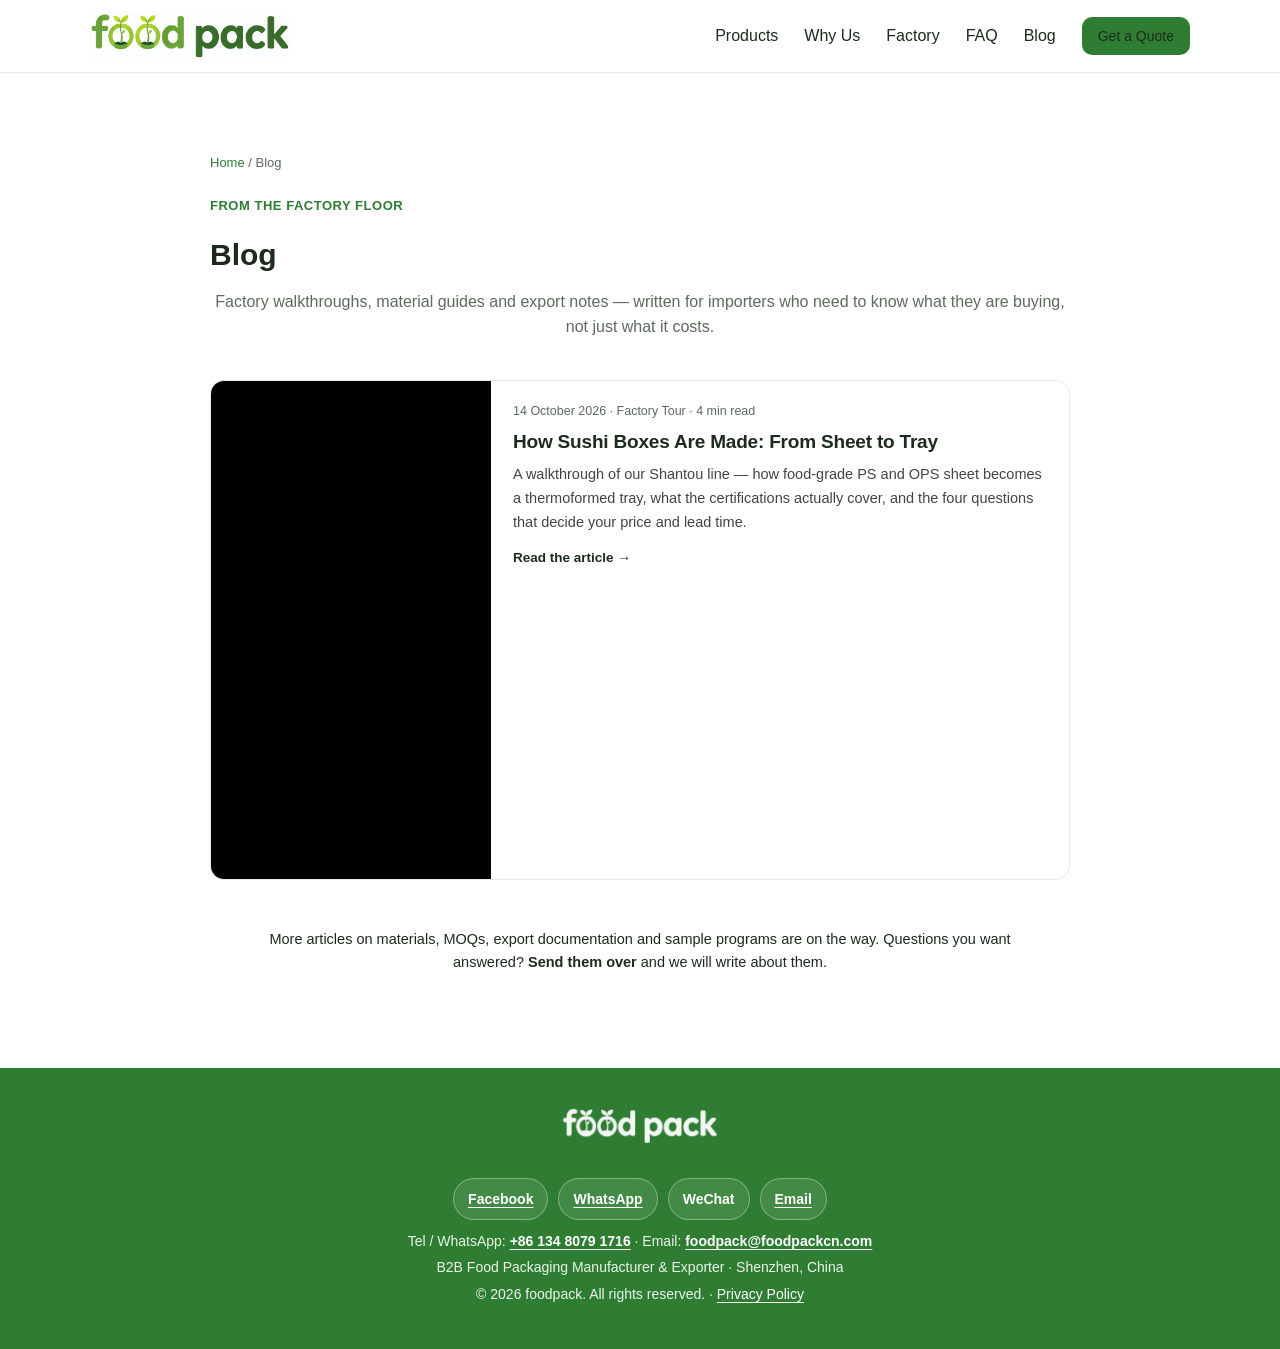
==== blog/index.html @ fbc8623a "audit fixes: American spelling, WebP + compressed assets, privacy policy, form target market, produc" ====
<!DOCTYPE html>
<html lang="en">
<head>
  <meta charset="UTF-8">
  <meta name="viewport" content="width=device-width, initial-scale=1.0">
  <title>Blog — foodpack | Sushi Box Manufacturing, Materials &amp; Export Notes</title>
  <meta name="description" content="Factory walkthroughs, material guides and export notes from a B2B sushi box and lunch box manufacturer in Shenzhen and Shantou, China.">
  <link rel="canonical" href="https://foodpackcn.com/blog/">
  <meta property="og:type" content="website">
  <meta property="og:title" content="Blog — foodpack">
  <meta property="og:description" content="Factory walkthroughs, material guides and export notes from a B2B food packaging manufacturer in China.">
  <meta property="og:url" content="https://foodpackcn.com/blog/">
  <meta property="og:image" content="https://foodpackcn.com/assets/video/factory-line-1014-poster.jpg">
  <meta name="twitter:card" content="summary_large_image">
  <link rel="icon" type="image/svg+xml" href="../assets/favicon.svg?v=3">
  <link rel="icon" type="image/png" sizes="32x32" href="/assets/icons/icon-32.png">
  <link rel="icon" type="image/png" sizes="16x16" href="/assets/icons/icon-16.png">
  <link rel="apple-touch-icon" sizes="180x180" href="/assets/icons/apple-touch-icon.png">
  <link rel="manifest" href="/site.webmanifest">
  <meta name="theme-color" content="#2E7D32">
  <link rel="stylesheet" href="../css/styles.css?v=4">
  <style>
    .blog-list{max-width:900px}
    .post-card{display:grid;grid-template-columns:280px 1fr;gap:22px;background:#fff;border:1px solid var(--line);border-radius:var(--radius);overflow:hidden;margin:18px 0;text-decoration:none;color:inherit;transition:border-color .2s,box-shadow .2s}
    .post-card:hover{border-color:var(--green);box-shadow:var(--shadow)}
    .post-card-ph{position:relative;background:#000;min-height:180px}
    .post-card-ph img{width:100%;height:100%;object-fit:cover;display:block}
    .post-card-body{padding:20px 22px 20px 0}
    .post-card h2{font-size:19px;margin:0 0 8px;font-weight:800;letter-spacing:-.01em;line-height:1.35}
    .post-card .meta{color:var(--muted);font-size:12.5px;margin-bottom:8px}
    .post-card p{color:#444;font-size:14.5px;line-height:1.65;margin:0}
    .post-card .more{display:inline-block;margin-top:12px;color:var(--green-dark);font-weight:700;font-size:13.5px}
    .blog-soon{background:var(--green-soft);border:1px dashed var(--green-line);border-radius:var(--radius);padding:22px 24px;margin-top:26px;text-align:center}
    .blog-soon p{margin:0;color:var(--green-dark);font-size:14.5px}
    @media(max-width:720px){.post-card{grid-template-columns:1fr}.post-card-ph{min-height:0;aspect-ratio:16/9}.post-card-body{padding:18px 20px 22px}}
  </style>
</head>
<body>
  <header class="site-header">
    <div class="container nav">
      <a class="brand" href="../index.html" tabindex="0" role="link">
        <img src="../assets/logo-wordmark-trim.png" alt="foodpack" class="brand-logo">
      </a>
      <div class="nav-right">
        <nav class="nav-links" aria-label="Main">
          <a href="../index.html#products">Products</a>
          <a href="../index.html#why">Why Us</a>
          <a href="../index.html#about">Factory</a>
          <a href="../index.html#faq">FAQ</a>
          <a href="index.html">Blog</a>
          <a href="../index.html#contact" class="btn btn-small">Get a Quote</a>
        </nav>
      </div>
      <button class="nav-toggle" id="navToggle" aria-label="Menu" aria-expanded="false">☰</button>
    </div>
  </header>

  <section class="section">
    <div class="container blog-list">
      <nav class="breadcrumb" aria-label="Breadcrumb">
        <a href="../index.html">Home</a> / <span>Blog</span>
      </nav>
      <p class="eyebrow">From the factory floor</p>
      <h1 class="section-title left">Blog</h1>
      <p class="section-sub left">Factory walkthroughs, material guides and export notes — written for importers who need to know what they are buying, not just what it costs.</p>

      <a class="post-card" href="how-sushi-boxes-are-made.html">
        <div class="post-card-ph">
          <img src="../assets/video/factory-line-1014-poster.jpg" alt="Thermoforming line producing sushi trays at the foodpack factory" loading="lazy" width="1080" height="1920">
        </div>
        <div class="post-card-body">
          <p class="meta">14 October 2026 · Factory Tour · 4 min read</p>
          <h2>How Sushi Boxes Are Made: From Sheet to Tray</h2>
          <p>A walkthrough of our Shantou line — how food-grade PS and OPS sheet becomes a thermoformed tray, what the certifications actually cover, and the four questions that decide your price and lead time.</p>
          <span class="more">Read the article &rarr;</span>
        </div>
      </a>

      <div class="blog-soon">
        <p>More articles on materials, MOQs, export documentation and sample programs are on the way. Questions you want answered? <a href="../index.html#contact" style="color:var(--green-dark);font-weight:700">Send them over</a> and we will write about them.</p>
      </div>
    </div>
  </section>

  <footer class="site-footer">
    <div class="container footer-inner">
      <img src="../assets/logo-wordmark-alpha.png" alt="foodpack" class="footer-logo">
      <div class="social-row footer-social" aria-label="Contact channels">
        <a class="social-item" href="https://www.facebook.com/" target="_blank" rel="noopener" aria-label="foodpack on Facebook"><span>Facebook</span></a>
        <a class="social-item" href="https://wa.me/8613480171716" target="_blank" rel="noopener" aria-label="Chat on WhatsApp"><span>WhatsApp</span></a>
        <button type="button" class="social-item wechat" aria-label="WeChat contact — show QR code" data-wechat-open><span>WeChat</span></button>
        <a class="social-item" href="mailto:foodpack@foodpackcn.com" aria-label="Send us an email"><span>Email</span></a>
      </div>
      <p class="footer-contact">Tel / WhatsApp: <a href="https://wa.me/8613480171716">+86 134 8079 1716</a> · Email: <a href="mailto:foodpack@foodpackcn.com">foodpack@foodpackcn.com</a></p>
      <p>B2B Food Packaging Manufacturer &amp; Exporter · Shenzhen, China</p>
      <p class="copyright">© <span id="year"></span> foodpack. All rights reserved. · <a href="../privacy.html">Privacy Policy</a></p>
    </div>
  </footer>

  <div class="wechat-modal" id="wechatModal" role="dialog" aria-modal="true" aria-label="WeChat contact" hidden>
    <div class="wechat-modal-backdrop" data-wechat-close></div>
    <div class="wechat-modal-card">
      <button type="button" class="wechat-modal-x" aria-label="Close" data-wechat-close>&times;</button>
      <h3>Chat on WeChat</h3>
      <img src="../assets/wechat-qr.png" alt="WeChat QR code — scan to add foodpack" width="260" height="260">
      <p class="wechat-modal-hint">Scan with WeChat to add us, or search by ID</p>
      <div class="wechat-id-row">
        <code id="wechatId">wxid_8398574091012</code>
        <button type="button" id="wechatCopy" aria-label="Copy WeChat ID">Copy</button>
      </div>
    </div>
  </div>

  <script type="application/ld+json">
  {
    "@context": "https://schema.org",
    "@type": "Blog",
    "name": "foodpack Blog",
    "description": "Factory walkthroughs, material guides and export notes from a B2B food packaging manufacturer in China.",
    "url": "https://foodpackcn.com/blog/",
    "publisher": {"@type": "Organization", "name": "foodpack"},
    "blogPost": [
      {
        "@type": "BlogPosting",
        "headline": "How Sushi Boxes Are Made: From Sheet to Tray",
        "url": "https://foodpackcn.com/blog/how-sushi-boxes-are-made.html",
        "datePublished": "2026-10-14"
      }
    ]
  }
  </script>
  <script src="../js/main.js?v=4"></script>
</body>
</html>
---- css/styles.css ----
:root{
  --green:#2E7D32;
  --green-light:#3FA34D;
  --green-bright:#7AC74A;
  --leaf:#A8D95B;
  --ink:#1c2b1c;
  --muted:#5d6b5d;
  --bg:#ffffff;
  --bg-alt:#f3f8f1;
  --line:#e2ece0;
  --radius:14px;
  --shadow:0 6px 20px rgba(46,125,50,.08);
  --maxw:1140px;
}
*{box-sizing:border-box;margin:0;padding:0}
html{scroll-behavior:smooth}
body{font-family:"Segoe UI",Roboto,"Helvetica Neue",Arial,"Microsoft YaHei",sans-serif;color:var(--ink);background:var(--bg);line-height:1.6}
a{color:inherit;text-decoration:none}
.container{max-width:var(--maxw);margin:0 auto;padding:0 20px}
.btn{display:inline-block;background:var(--green);color:#fff;padding:12px 22px;border-radius:10px;font-weight:600;transition:.2s}
.btn:hover{background:var(--green-light)}
.btn-ghost{background:transparent;color:var(--green);border:2px solid var(--green)}
.btn-ghost:hover{background:var(--bg-alt)}
.btn-small{padding:8px 16px;font-size:14px}

/* Header */
.site-header{position:sticky;top:0;z-index:50;background:rgba(255,255,255,.92);backdrop-filter:blur(8px);border-bottom:1px solid var(--line)}
.nav{display:flex;align-items:center;justify-content:space-between;height:72px}
.brand-logo{height:46px;display:block;width:auto}
.nav-links{display:flex;align-items:center;gap:26px}
.nav-links a{color:var(--ink);font-weight:500}
.nav-links a:hover{color:var(--green)}
.nav-right{display:flex;align-items:center}
.nav-social{display:flex;align-items:center;gap:8px;margin-right:20px;padding-right:20px;border-right:1px solid var(--line)}
.nav-ic{width:34px;height:34px;border-radius:50%;display:inline-flex;align-items:center;justify-content:center;border:1px solid var(--line);background:#fff;color:var(--green);cursor:pointer;transition:border-color .2s,background .2s,color .2s}
.nav-ic svg{width:16px;height:16px}
a.nav-ic:hover{border-color:var(--green);background:#f4faf4}
.nav-ic-wechat{cursor:pointer;font:inherit;color:inherit}
.nav-toggle{display:none;background:none;border:none;font-size:26px;color:var(--green);cursor:pointer}

/* Hero */
.hero{background:linear-gradient(135deg,#eef7ea 0%,#ffffff 60%);padding:64px 0 72px}
.hero-inner{display:grid;grid-template-columns:1fr 1fr;gap:32px;align-items:center}
.eyebrow{color:var(--green);font-weight:600;letter-spacing:.04em;text-transform:uppercase;font-size:13px;margin-bottom:14px}
.hero h1{font-size:42px;line-height:1.15;margin-bottom:18px}
.lead{color:var(--muted);font-size:17px;max-width:520px;margin-bottom:26px}
.hero-cta{display:flex;gap:14px;flex-wrap:wrap;margin-bottom:34px}
.hero-stats{list-style:none;display:flex;gap:34px;flex-wrap:wrap}
.hero-stats li{display:flex;flex-direction:column}
.hero-stats strong{font-size:22px;color:var(--green)}
.hero-stats span{font-size:13px;color:var(--muted)}
.hero-grid{display:grid;grid-template-columns:1fr 1fr;gap:14px;background:#fff;border:1px solid var(--line);border-radius:18px;box-shadow:0 14px 40px rgba(46,125,50,.14);padding:18px;max-width:460px;margin-left:auto}
.hero-art{text-align:left}
.hero-photo{max-width:100%;margin:0}
.hero-photo img{width:100%;height:auto;display:block;border-radius:14px;box-shadow:0 8px 24px rgba(46,125,50,0.18)}
.hero-photo video{width:100%;height:auto;display:block;border-radius:14px;box-shadow:0 8px 24px rgba(46,125,50,0.18);background:#eef7ea}
.hero-grid figure{margin:0;background:#fff;border:1px solid var(--line);border-radius:12px;overflow:hidden;text-align:center}
.hero-grid img{width:100%;height:128px;object-fit:contain;background:#fff;padding:8px;display:block}
.hero-grid figcaption{font-size:13px;font-weight:600;color:var(--ink);padding:7px 6px 10px;border-top:1px solid var(--line);background:#fafdf7}
.hero-grid .more{display:flex;flex-direction:column;align-items:center;justify-content:center;gap:10px;background:linear-gradient(135deg,var(--green-light),var(--green));color:#fff;font-size:13.5px;font-weight:600;line-height:1.5;padding:12px;border:none;text-align:center}
.hero-grid .more-seedling{width:72px;height:72px;padding:0;background:transparent;object-fit:contain;filter:drop-shadow(0 4px 10px rgba(27,94,32,.35))}
.hero-grid .more-txt{font-size:14px;line-height:1.6}
.hero-grid .more-txt em{display:block;font-style:normal;font-size:13px;opacity:.88;margin-top:4px}

/* Sections */
.section{padding:72px 0}
.section-alt{background:var(--bg-alt)}
.section-title{font-size:30px;text-align:center;margin-bottom:10px}
.section-title.left{text-align:left}
.section-sub{text-align:center;color:var(--muted);margin-bottom:40px}

/* Grids */
.grid{display:grid;gap:24px}
.grid-4{grid-template-columns:repeat(4,1fr)}
.grid-3{grid-template-columns:repeat(3,1fr)}

/* Product cards */
#productGrid{display:flex;flex-wrap:wrap;justify-content:center;gap:24px}
.series-head{flex:0 0 100%;margin-top:38px}
.series-head:first-child{margin-top:4px}
.series-head h3{font-size:22px;margin:0 0 4px;color:var(--ink)}
.series-head h3::after{content:"";display:block;width:46px;height:3px;border-radius:2px;background:var(--green-bright);margin-top:6px}
.series-head span{color:var(--muted);font-size:14px}
.card{flex:0 1 260px;background:#fff;border:1px solid var(--line);border-radius:var(--radius);padding:18px;box-shadow:var(--shadow);transition:.2s;display:flex;flex-direction:column}
.card:hover{transform:translateY(-4px);border-color:var(--green-bright)}
.card-ph{position:relative;height:170px;border-radius:10px;background:linear-gradient(135deg,#eaf6e4,#d6eccd);display:flex;align-items:center;justify-content:center;margin-bottom:14px;overflow:hidden}
.card-ph img{width:100%;height:100%;object-fit:contain;background:#fff}
.card-ico{font-size:54px}
.ph-tag{position:absolute;bottom:8px;left:8px;background:rgba(255,255,255,.85);color:var(--muted);font-size:11px;padding:3px 8px;border-radius:6px}
@media(max-width:900px){.hero-photo{max-width:260px}}
.card h3{font-size:18px;margin-bottom:6px}
.card-spec{display:block;margin-bottom:8px;font-size:13px;line-height:1.45;color:var(--green);font-weight:600}
.card p{color:var(--muted);font-size:14px;flex:1;margin-bottom:12px}
.card-link{color:var(--green);font-weight:600;font-size:14px}

/* Features */
.feature{background:#fff;border-radius:var(--radius);padding:28px;box-shadow:var(--shadow);text-align:center}
.feature-ico{font-size:40px;margin-bottom:12px}
.feature h3{font-size:19px;margin-bottom:10px}
.feature p{color:var(--muted);font-size:15px}

/* About */
.about{display:grid;grid-template-columns:1.1fr .9fr;gap:40px;align-items:center}
.about p{color:var(--muted);margin:14px 0}
.about-card{display:flex;flex-direction:column;gap:18px}
.about-card img{width:100%;border-radius:var(--radius);box-shadow:var(--shadow);display:block}
.video-pair{display:grid;grid-template-columns:1fr 1fr;gap:16px}
.about-card .factory-video{margin:0}
.about-card video{width:100%;height:auto;border-radius:var(--radius);box-shadow:var(--shadow);display:block;background:#0f2a13}
.about-card .factory-video.wide video{aspect-ratio:16 / 9}
.about-card .video-pair video{aspect-ratio:9 / 16;width:100%;max-width:320px;height:auto;margin:0 auto}
.about-card figcaption{margin-top:8px;font-size:13px;color:var(--muted);text-align:center;line-height:1.5}

/* Why-us detail blocks (01 Customization / 02 Quality / 03 Shipping) */
.why-block{margin-top:34px;padding:32px;border-radius:18px;background:#fff;border:1px solid var(--line);box-shadow:var(--shadow)}
.why-block.tint{background:linear-gradient(135deg,#eef7ea 0%,#ffffff 70%);border-color:var(--green-bright)}
.block-head{display:flex;align-items:center;gap:12px;margin-bottom:12px}
.block-num{width:36px;height:36px;flex:none;border-radius:50%;background:var(--green);color:#fff;font-size:14px;font-weight:700;display:flex;align-items:center;justify-content:center;box-shadow:0 3px 10px rgba(46,125,50,.28)}
.block-head h3{font-size:23px;color:var(--ink);margin:0}
.block-lead{color:var(--muted);font-size:15.5px;margin:0 0 4px;max-width:none}
.why-block .about-text p:first-of-type{margin-top:0}
.why-block .about-text{margin:0}
.why-block .about-text .btn{margin-top:18px}

/* Quality reports */
.report-row{display:flex;flex-wrap:wrap;gap:18px;justify-content:center;margin-top:24px}
.report-card{display:flex;align-items:center;gap:14px;background:#fff;border:1px solid var(--line);border-radius:var(--radius);padding:18px 20px;min-width:320px;max-width:480px;flex:1 1 320px;text-decoration:none;color:inherit;box-shadow:var(--shadow);transition:transform .15s ease}
.report-card:hover{transform:translateY(-3px)}
.report-card .rc-ico{font-size:30px}
.report-card .rc-txt{flex:1;line-height:1.45}
.report-card .rc-txt strong{display:block;font-size:15px;color:var(--green-dark, #1B5E20)}
.report-card .rc-txt em{font-style:normal;font-size:13px;color:var(--muted)}
.report-card .rc-btn{flex:none;font-size:13px;font-weight:600;color:var(--green);white-space:nowrap}
.quality-note{text-align:center;font-size:13px;color:var(--muted);margin-top:18px}

/* Shipping photos */
.ship-grid{display:flex;gap:28px;justify-content:center;margin-top:26px;flex-wrap:wrap;align-items:flex-start}
.ship-item{max-width:340px;text-align:center}
.ship-item img{width:100%;height:auto;border-radius:var(--radius);box-shadow:var(--shadow);display:block}
.ship-item figcaption{margin-top:8px;font-size:13px;color:var(--muted);line-height:1.5}

/* Custom image */
.about-card .custom-img{width:100%;border-radius:var(--radius);box-shadow:var(--shadow);display:block}
.about-card .ph{height:300px;border-radius:var(--radius);background:repeating-linear-gradient(45deg,#e7f2e2,#e7f2e2 12px,#dcecd4 12px,#dcecd4 24px);display:flex;align-items:center;justify-content:center;color:var(--muted);border:1px dashed var(--green-bright)}

/* FAQ */
.faq-list{max-width:880px;margin:10px auto 0;display:none;flex-direction:column;gap:12px}
.grp-state:checked ~ .faq-list{display:flex}
.faq-item{background:#fff;border:1px solid var(--line);border-radius:12px;box-shadow:var(--shadow);overflow:hidden;transition:border-color .2s}
.faq-item[open]{border-color:var(--green-bright)}
.faq-item summary{list-style:none;cursor:pointer;padding:16px 18px;display:flex;align-items:center;justify-content:space-between;gap:16px}
.faq-item summary::-webkit-details-marker{display:none}
.faq-item summary:hover .faq-q{color:var(--green)}
.faq-q{font-weight:600;color:var(--ink);font-size:15.5px;line-height:1.5;transition:color .2s}
.faq-mark{flex:none;position:relative;width:24px;height:24px;border-radius:50%;background:var(--bg-alt);color:var(--green)}
.faq-mark::before,.faq-mark::after{content:"";position:absolute;top:50%;left:50%;background:currentColor;border-radius:2px;transform:translate(-50%,-50%);transition:.2s}
.faq-mark::before{width:12px;height:2px}
.faq-mark::after{width:2px;height:12px}
.faq-item[open] .faq-mark::after{transform:translate(-50%,-50%) rotate(90deg);opacity:0}
.faq-a{padding:2px 18px 18px}
.faq-a p{color:var(--muted);font-size:15px}
.faq-a a{color:var(--green);text-decoration:underline;text-underline-offset:2px}
.faq-groups{display:flex;flex-direction:column;gap:14px}
.faq-group{position:relative}
.grp-state{position:absolute;width:1px;height:1px;margin:0;opacity:0;pointer-events:none}
.faq-group-h{display:flex;align-items:flex-start;gap:9px;position:relative;z-index:1;max-width:880px;margin:0 auto;padding:12px 14px;border-radius:12px;cursor:pointer;user-select:none;font-size:13px;font-weight:700;letter-spacing:.06em;text-transform:uppercase;color:var(--green);transition:background .2s}
.faq-group-h h3{margin:0;min-width:0;flex:0 1 180px;width:180px;font:inherit;letter-spacing:inherit;text-transform:inherit;color:inherit;overflow-wrap:anywhere}
.faq-group-h::before{content:"";flex:none;width:6px;height:6px;border-radius:50%;background:var(--green)}
.faq-group-h:hover{background:var(--bg-alt)}
.grp-state:focus-visible ~ .faq-group-h{outline:2px solid var(--green);outline-offset:2px}
.grp-count{flex:none;width:74px;margin-left:2px;font-size:12.5px;font-weight:600;letter-spacing:0;text-transform:none;color:var(--muted);white-space:nowrap}
.grp-mark{flex:none;margin-left:2px;position:relative;width:24px;height:24px;border-radius:50%;background:var(--bg-alt);color:var(--green)}
.grp-mark::before,.grp-mark::after{content:"";position:absolute;top:50%;left:50%;background:currentColor;border-radius:2px;transform:translate(-50%,-50%);transition:.2s}
.grp-mark::before{width:12px;height:2px}
.grp-mark::after{width:2px;height:12px}
.grp-state:checked ~ .faq-group-h .grp-mark::after{transform:translate(-50%,-50%) rotate(90deg);opacity:0}
.faq-tag{font-style:normal;font-weight:600;font-size:13px;line-height:1.6;padding:0 9px;margin-right:8px;border-radius:999px;background:var(--bg-alt);color:var(--green);white-space:nowrap;vertical-align:1px}
.faq-item[id]{scroll-margin-top:96px}

/* Contact */
.contact{display:grid;grid-template-columns:1fr 1fr;gap:44px}
.contact-form{position:relative}
.contact-intro p{color:var(--muted);margin:14px 0}
.contact-markets{margin-top:0!important;padding:10px 14px;background:var(--bg-alt);border-left:3px solid var(--green);border-radius:0 8px 8px 0;font-size:14px!important;line-height:1.6}
.contact-info{list-style:none;margin-top:16px}
.contact-info li{margin:8px 0;font-size:15px}
.contact-form{background:#fff;border:1px solid var(--line);border-radius:var(--radius);padding:26px;box-shadow:var(--shadow)}
.field{margin-bottom:16px;display:flex;flex-direction:column}
.field.full{grid-column:1/-1}
.contact-form .field{margin-bottom:14px}
.contact-form label{font-size:13px;font-weight:600;margin-bottom:6px;color:var(--ink)}
.contact-form input,.contact-form select,.contact-form textarea{width:100%;padding:11px 12px;border:1px solid var(--line);border-radius:9px;font:inherit;background:#fafdf9}
.contact-form input:focus,.contact-form select:focus,.contact-form textarea:focus{outline:none;border-color:var(--green-bright)}
.form-note{margin-top:10px;font-size:14px}
.form-privacy{margin-top:8px;font-size:13px;color:var(--muted)}
.contact-form .hp-field{position:absolute;left:-9999px;width:1px;height:1px;opacity:0}

/* Footer */
.site-footer{background:var(--green);color:#fff;padding:40px 0;text-align:center}
.footer-logo{height:36px;width:auto;margin-bottom:12px;filter:brightness(0) invert(1);opacity:.95}
/* Social / direct-contact row */
.social-row{display:flex;flex-wrap:wrap;gap:10px;margin-top:18px}
.social-item{display:inline-flex;align-items:center;gap:8px;padding:9px 14px;border:1px solid var(--line);border-radius:999px;background:#fff;color:var(--ink);font-size:14px;font-weight:600;text-decoration:none;transition:border-color .2s,color .2s,background .2s}
.social-item svg{width:17px;height:17px;flex:none;color:var(--green)}
.social-item em{font-style:normal;font-weight:500;color:var(--muted);font-size:13px}
a.social-item:hover{border-color:var(--green);color:var(--green);background:#f4faf4}
a.social-item:hover svg{color:var(--green)}
.social-item.wechat{cursor:pointer}
.footer-social{justify-content:center;margin:14px 0 10px}
.footer-social .social-item{background:rgba(255,255,255,.1);border-color:rgba(255,255,255,.35);color:#fff}
.footer-social .social-item svg{color:#fff}
.footer-social a.social-item:hover{background:rgba(255,255,255,.2);color:#fff}
.footer-social .social-item em{color:rgba(255,255,255,.8)}

.site-footer p{font-size:14px;margin:4px 0;color:#eaf6ea}
.site-footer a{color:#fff;text-decoration:underline;text-underline-offset:3px}
.copyright{color:rgba(255,255,255,.78);font-size:13px}
.footer-contact{color:rgba(255,255,255,.92);font-size:13.5px}
.footer-contact a{font-weight:600}

/* Responsive */
@media(max-width:900px){
  .hero-inner,.about,.contact{grid-template-columns:1fr}
  .grid-4{grid-template-columns:repeat(2,1fr)}
  .grid-3{grid-template-columns:1fr}
  .hero h1{font-size:34px}
  .leaf-badge{order:-1}
  .why-block{padding:26px}
  /* Collapse nav earlier so logo + social icons + menu never overflow */
  .nav-links{position:absolute;top:72px;left:0;right:0;background:#fff;flex-direction:column;gap:0;padding:10px 20px;border-bottom:1px solid var(--line);display:none}
  .nav-links.open{display:flex}
  .nav-links a{padding:12px 0;width:100%}
  .nav-toggle{display:block}
  .brand-logo{height:40px}
  .nav-social{gap:7px;margin-right:14px;padding-right:14px}
  .nav-ic{width:31px;height:31px}
}
@media(max-width:640px){
  .grid-4{grid-template-columns:1fr}
  .hero{padding:44px 0 56px}
  .video-pair{grid-template-columns:1fr}
  .about-card .video-pair video{max-width:260px}
  .ship-grid{gap:20px}
  .ship-item{max-width:260px}
  .report-card{max-width:none}
  .why-block{padding:20px;margin-top:26px;border-radius:14px}
  .block-head h3{font-size:20px}
  /* Raise small print so nothing drops under ~13px on phones */
  body{font-size:16px}
  .hero-grid figcaption,
  .ship-item figcaption,
  .report-card .rc-txt em,
  .hero-grid .more-txt em{font-size:13px}
  .card p,.feature p,.faq-q,.faq-a p,.contact-info li,.contact-form label,.form-note{font-size:15px}
  .form-privacy,.copyright,.hero-stats span,.series-head span{font-size:13.5px}
  .social-item{padding:10px 14px;font-size:14.5px}
  .social-item em{font-size:13px}
  .nav-social{gap:6px;margin-right:10px;padding-right:10px}
  .nav-ic{width:29px;height:29px}
  .nav-ic svg{width:13px;height:13px}
  .card h3{font-size:17px}
}

/* ===== Product detail pages ===== */
.breadcrumb{font-size:13px;color:var(--muted);margin:8px 0 22px}
.breadcrumb a{color:var(--green)}
.breadcrumb a:hover{text-decoration:underline}
.product-detail{display:grid;grid-template-columns:1fr 1fr;gap:40px;align-items:start;margin-top:6px}
.product-media img{width:100%;height:auto;display:block;border:1px solid var(--line);border-radius:14px;box-shadow:var(--shadow);background:#fff}
.product-info .eyebrow{margin-bottom:10px}
.product-info h1{font-size:34px;line-height:1.15;margin-bottom:16px}
.product-info .lead{color:var(--muted);font-size:16px;margin-bottom:8px}
.spec-list{list-style:none;margin:20px 0 28px;border-top:1px solid var(--line)}
.spec-list li{padding:12px 0;border-bottom:1px solid var(--line);font-size:15px}
.spec-list strong{color:var(--ink);margin-right:6px}
.product-related{margin-top:52px}
.related-grid{display:grid;grid-template-columns:repeat(4,1fr);gap:18px;margin-top:20px}
.related-card{display:block;border:1px solid var(--line);border-radius:14px;overflow:hidden;background:#fff;transition:border-color .2s,box-shadow .2s}
.related-card:hover{border-color:var(--green);box-shadow:var(--shadow)}
.related-card img{width:100%;height:150px;object-fit:cover;background:#fafdf7;display:block}
.related-card span{display:block;padding:10px 12px;font-weight:600;font-size:14px;color:var(--ink)}
@media(max-width:760px){
  .product-detail{grid-template-columns:1fr;gap:22px}
  .related-grid{grid-template-columns:repeat(2,1fr)}
}

/* WeChat contact buttons (nav + footer) */
button.nav-ic:hover{border-color:var(--green);background:#f4faf4}
button.social-item{font-family:inherit}
button.social-item:hover{border-color:var(--green);color:var(--green);background:#f4faf4}
.footer-social button.social-item:hover{background:rgba(255,255,255,.2);color:#fff}

/* WeChat QR modal */
.wechat-modal{position:fixed;inset:0;z-index:120;display:flex;align-items:center;justify-content:center;padding:24px}
.wechat-modal[hidden]{display:none}
.wechat-modal-backdrop{position:absolute;inset:0;background:rgba(12,28,16,.62);backdrop-filter:blur(3px)}
.wechat-modal-card{position:relative;background:#fff;border-radius:20px;padding:34px 30px 28px;text-align:center;max-width:340px;width:100%;box-shadow:0 24px 60px rgba(0,0,0,.35);animation:wechatPop .22s ease-out}
@keyframes wechatPop{from{transform:scale(.92);opacity:0}to{transform:scale(1);opacity:1}}
.wechat-modal-card h3{margin:0 0 16px;font-size:20px;color:var(--ink)}
.wechat-modal-card img{width:260px;height:260px;display:block;margin:0 auto;border-radius:10px;border:1px solid var(--line)}
.wechat-modal-hint{margin:14px 0 0;font-size:14px;color:var(--muted)}
.wechat-id-row{display:flex;align-items:center;justify-content:center;gap:10px;margin-top:12px}
.wechat-id-row code{font-size:14px;background:#f2f7f2;border:1px solid var(--line);border-radius:8px;padding:7px 12px;letter-spacing:.2px}
.wechat-id-row button{border:1px solid var(--green);background:var(--green);color:#fff;font-size:13px;font-weight:600;border-radius:8px;padding:8px 14px;cursor:pointer;transition:opacity .2s}
.wechat-id-row button:hover{opacity:.88}
.wechat-modal-x{position:absolute;top:10px;right:12px;border:none;background:none;font-size:28px;line-height:1;color:var(--muted);cursor:pointer;padding:4px 8px}
.wechat-modal-x:hover{color:var(--ink)}
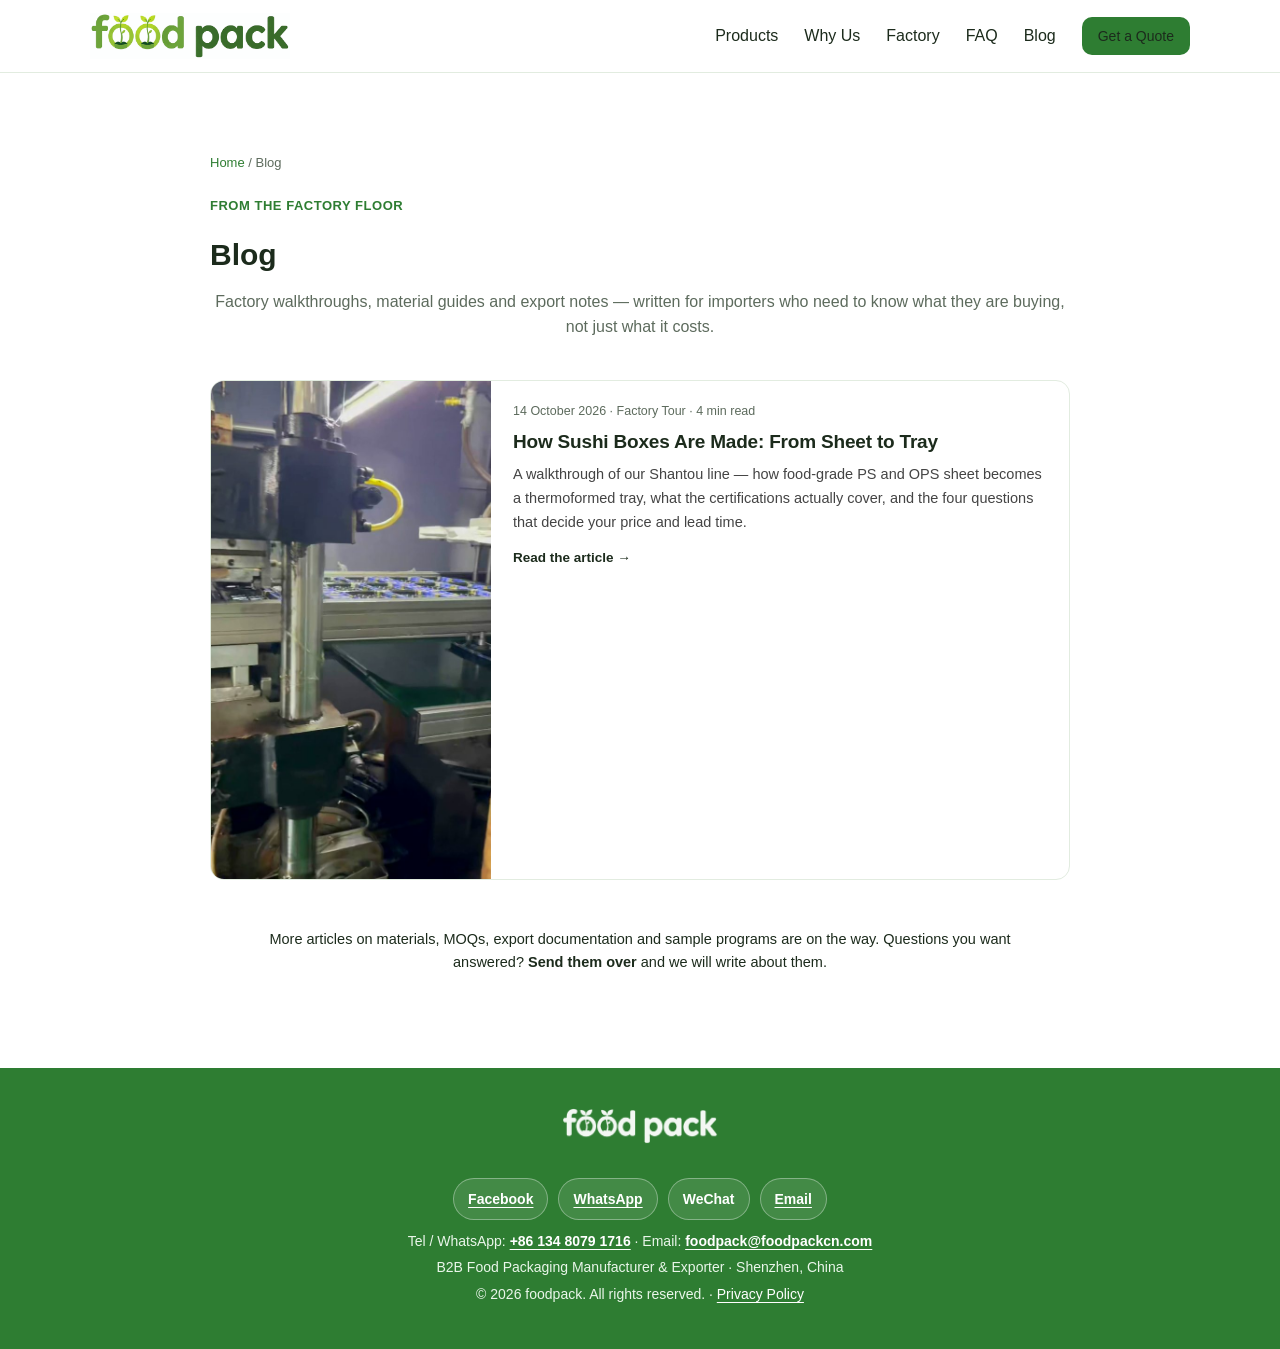
==== commit 03e5b2bc: "audit fixes: American spelling, WebP + compressed assets, privacy policy, form target market, produc" ====
--- a/blog/index.html
+++ b/blog/index.html
@@ -18,7 +18,7 @@
   <link rel="apple-touch-icon" sizes="180x180" href="/assets/icons/apple-touch-icon.png">
   <link rel="manifest" href="/site.webmanifest">
   <meta name="theme-color" content="#2E7D32">
-  <link rel="stylesheet" href="../css/styles.css?v=4">
+  <link rel="stylesheet" href="../css/styles.css?v=5">
   <style>
     .blog-list{max-width:900px}
     .post-card{display:grid;grid-template-columns:280px 1fr;gap:22px;background:#fff;border:1px solid var(--line);border-radius:var(--radius);overflow:hidden;margin:18px 0;text-decoration:none;color:inherit;transition:border-color .2s,box-shadow .2s}
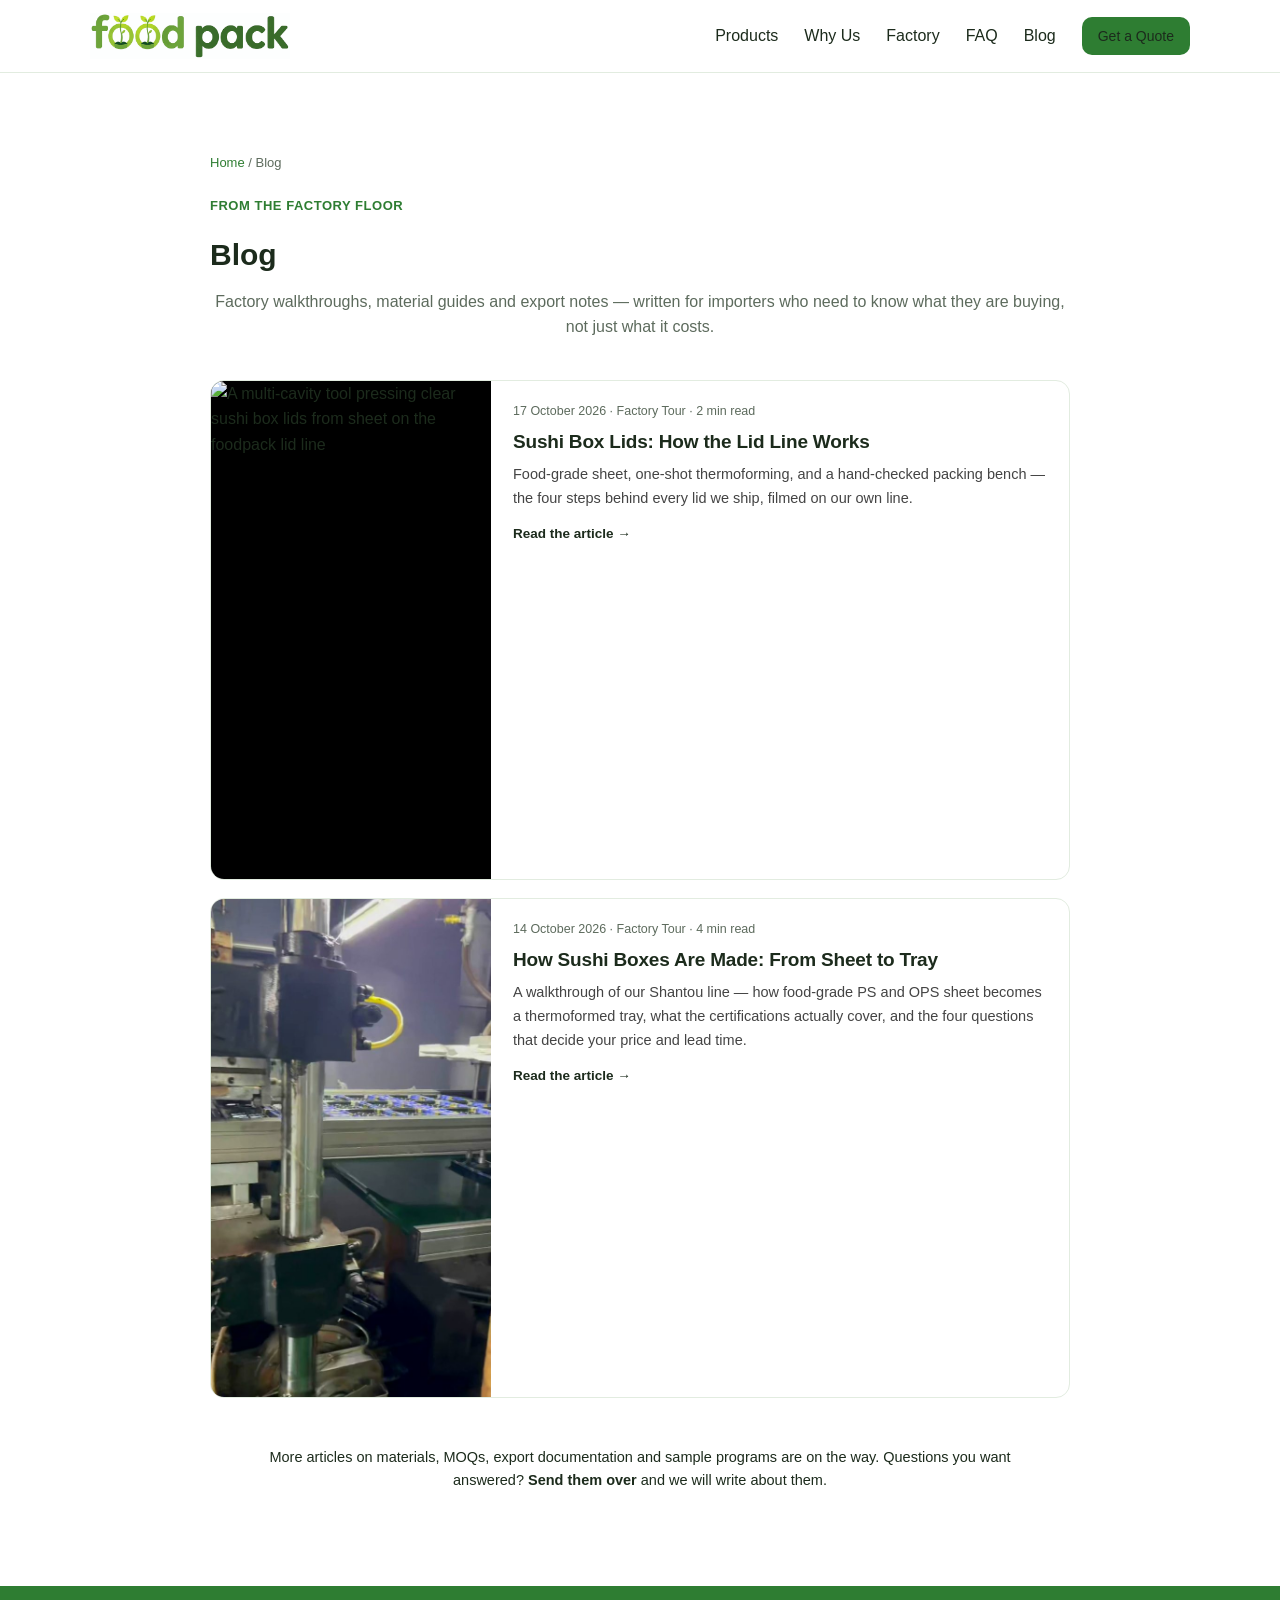
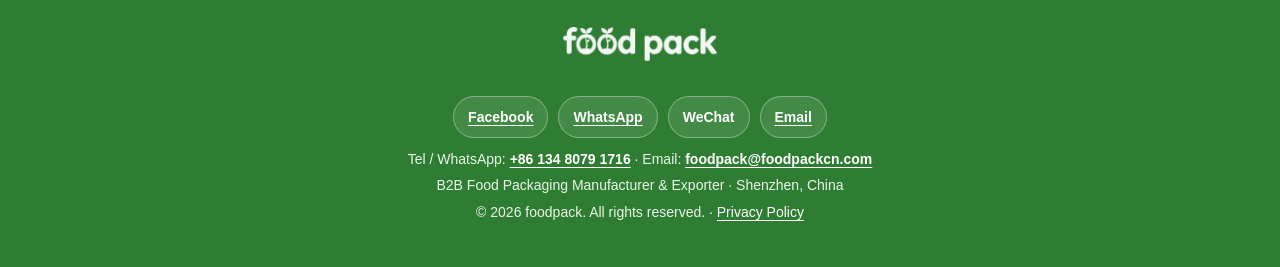
==== commit 9c328249: "blog: add sushi box lid line post (video + poster + list + sitemap)" ====
--- a/blog/index.html
+++ b/blog/index.html
@@ -64,6 +64,18 @@
       <h1 class="section-title left">Blog</h1>
       <p class="section-sub left">Factory walkthroughs, material guides and export notes — written for importers who need to know what they are buying, not just what it costs.</p>
 
+      <a class="post-card" href="sushi-box-lid-line.html">
+        <div class="post-card-ph">
+          <img src="../assets/video/sushi-box-lid-line-poster.jpg" alt="A multi-cavity tool pressing clear sushi box lids from sheet on the foodpack lid line" loading="lazy" width="600" height="1067">
+        </div>
+        <div class="post-card-body">
+          <p class="meta">17 October 2026 · Factory Tour · 2 min read</p>
+          <h2>Sushi Box Lids: How the Lid Line Works</h2>
+          <p>Food-grade sheet, one-shot thermoforming, and a hand-checked packing bench — the four steps behind every lid we ship, filmed on our own line.</p>
+          <span class="more">Read the article &rarr;</span>
+        </div>
+      </a>
+
       <a class="post-card" href="how-sushi-boxes-are-made.html">
         <div class="post-card-ph">
           <img src="../assets/video/factory-line-1014-poster.jpg" alt="Thermoforming line producing sushi trays at the foodpack factory" loading="lazy" width="1080" height="1920">
@@ -122,6 +134,12 @@
     "blogPost": [
       {
         "@type": "BlogPosting",
+        "headline": "Sushi Box Lids: How the Lid Line Works",
+        "url": "https://foodpackcn.com/blog/sushi-box-lid-line.html",
+        "datePublished": "2026-10-17"
+      },
+      {
+        "@type": "BlogPosting",
         "headline": "How Sushi Boxes Are Made: From Sheet to Tray",
         "url": "https://foodpackcn.com/blog/how-sushi-boxes-are-made.html",
         "datePublished": "2026-10-14"
--- a/css/styles.css
+++ b/css/styles.css
@@ -108,7 +108,7 @@
 .about-card .factory-video{margin:0}
 .about-card video{width:100%;height:auto;border-radius:var(--radius);box-shadow:var(--shadow);display:block;background:#0f2a13}
 .about-card .factory-video.wide video{aspect-ratio:16 / 9}
-.about-card .video-pair video{aspect-ratio:9 / 16;width:100%;max-width:320px;height:auto;margin:0 auto}
+.about-card .video-pair video{aspect-ratio:9 / 16;width:100%;max-width:320px;height:auto;margin:0 auto;object-fit:contain}
 .about-card figcaption{margin-top:8px;font-size:13px;color:var(--muted);text-align:center;line-height:1.5}
 
 /* Why-us detail blocks (01 Customization / 02 Quality / 03 Shipping) */
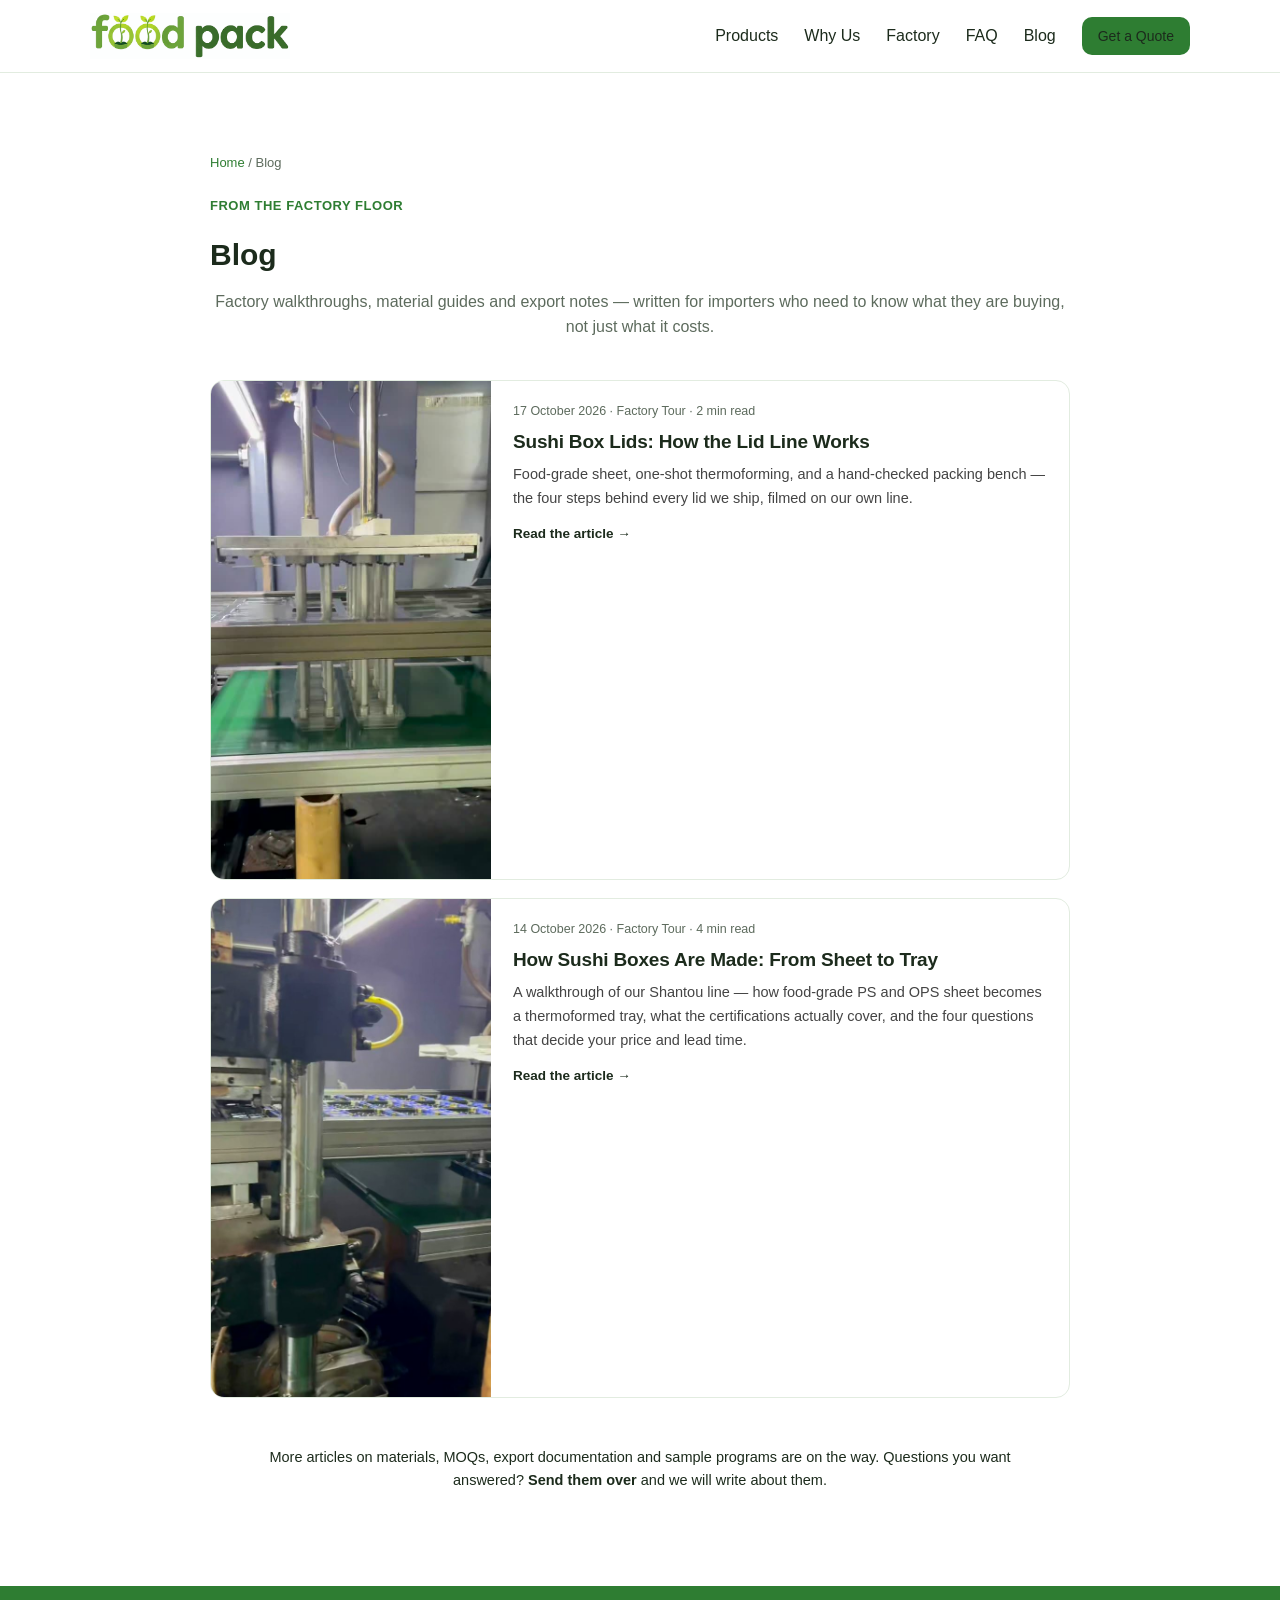
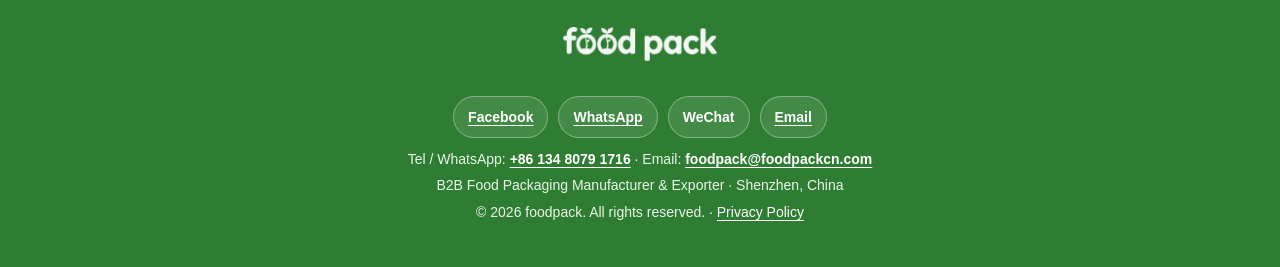
==== commit c2ddcb08: "blog: add sushi box lid line post (video + poster + list + sitemap)" ====
--- a/blog/index.html
+++ b/blog/index.html
@@ -66,7 +66,7 @@
 
       <a class="post-card" href="sushi-box-lid-line.html">
         <div class="post-card-ph">
-          <img src="../assets/video/sushi-box-lid-line-poster.jpg" alt="A multi-cavity tool pressing clear sushi box lids from sheet on the foodpack lid line" loading="lazy" width="600" height="1067">
+          <img src="../assets/video/sushi-box-lid-line-poster.jpg" alt="Clear formed sushi box lids moving along the green conveyor after the thermoforming press" loading="lazy" width="720" height="760">
         </div>
         <div class="post-card-body">
           <p class="meta">17 October 2026 · Factory Tour · 2 min read</p>
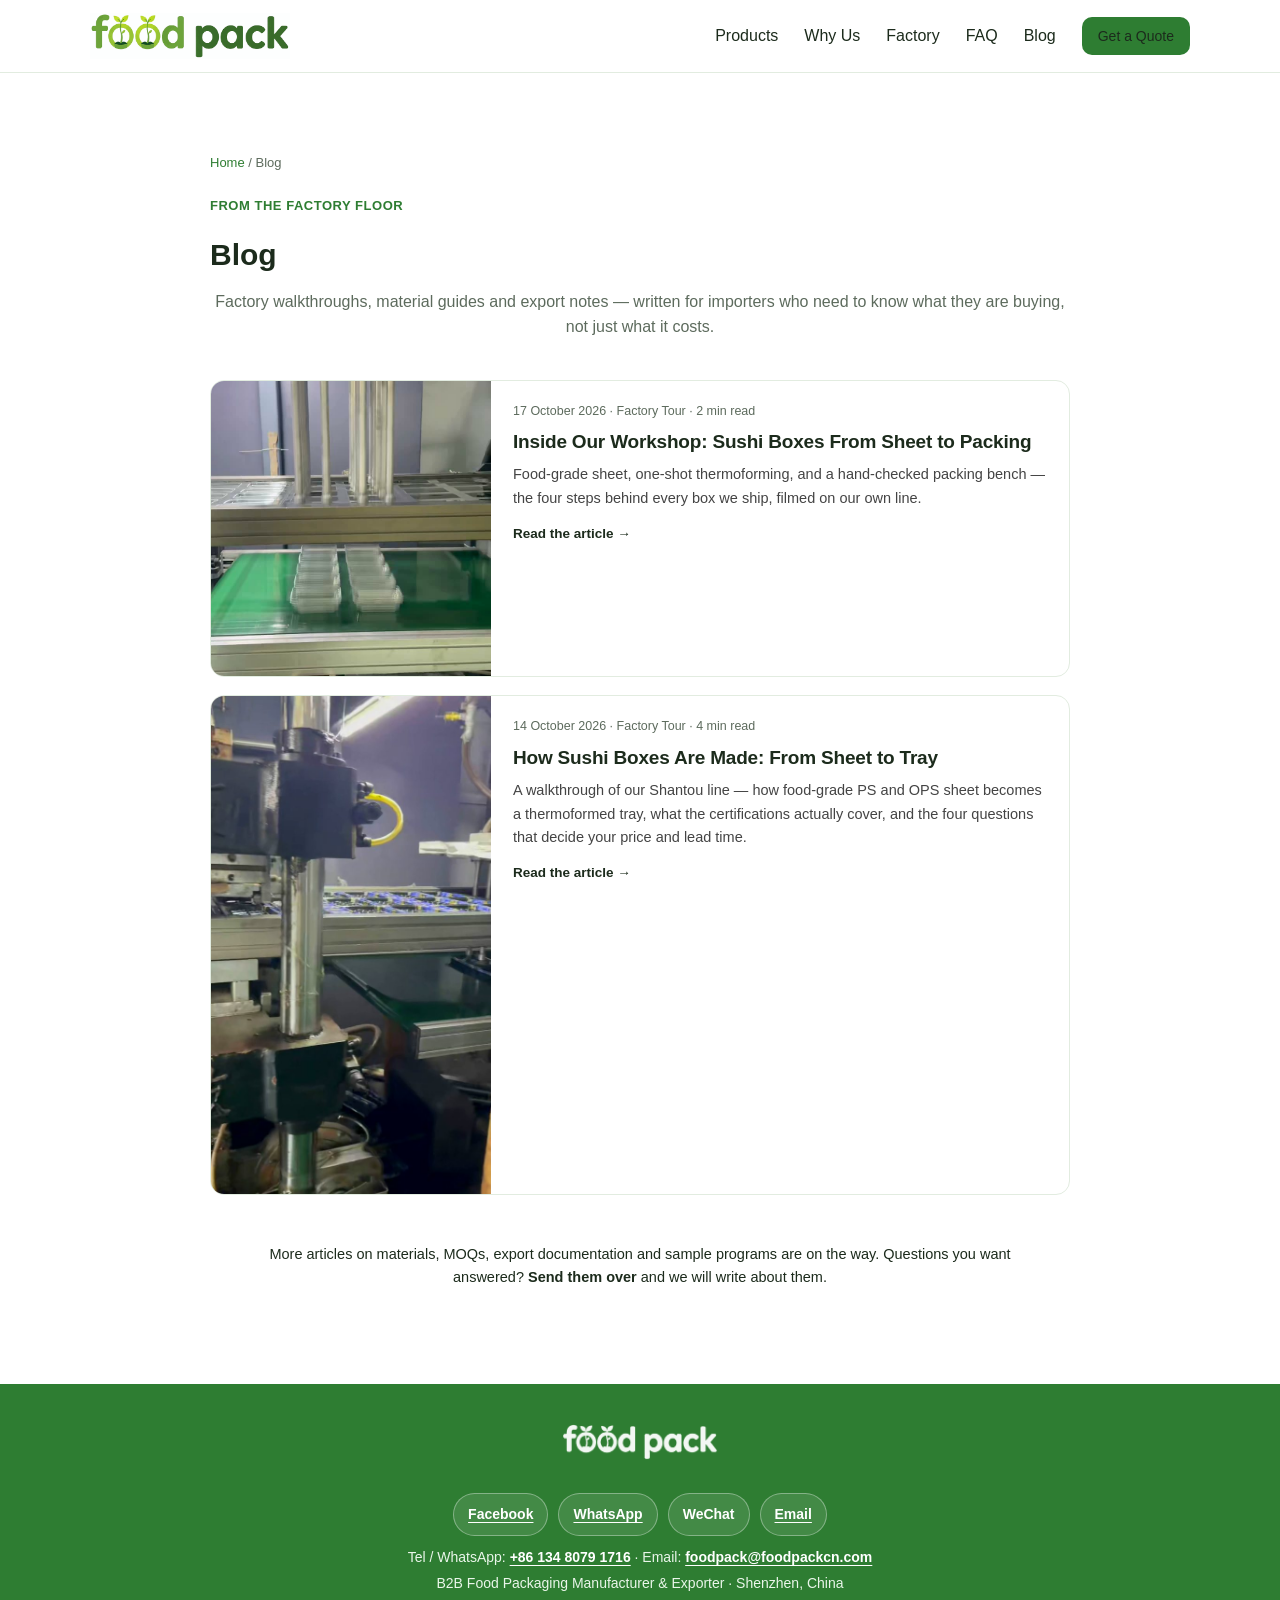
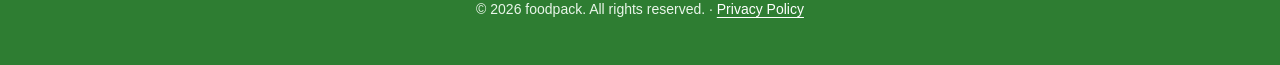
==== commit 09ef0c82: "blog: add sushi box lid line post (video + poster + list + sitemap)" ====
--- a/blog/index.html
+++ b/blog/index.html
@@ -1,152 +1,152 @@
-<!DOCTYPE html>
-<html lang="en">
-<head>
-  <meta charset="UTF-8">
-  <meta name="viewport" content="width=device-width, initial-scale=1.0">
-  <title>Blog — foodpack | Sushi Box Manufacturing, Materials &amp; Export Notes</title>
-  <meta name="description" content="Factory walkthroughs, material guides and export notes from a B2B sushi box and lunch box manufacturer in Shenzhen and Shantou, China.">
-  <link rel="canonical" href="https://foodpackcn.com/blog/">
-  <meta property="og:type" content="website">
-  <meta property="og:title" content="Blog — foodpack">
-  <meta property="og:description" content="Factory walkthroughs, material guides and export notes from a B2B food packaging manufacturer in China.">
-  <meta property="og:url" content="https://foodpackcn.com/blog/">
-  <meta property="og:image" content="https://foodpackcn.com/assets/video/factory-line-1014-poster.jpg">
-  <meta name="twitter:card" content="summary_large_image">
-  <link rel="icon" type="image/svg+xml" href="../assets/favicon.svg?v=3">
-  <link rel="icon" type="image/png" sizes="32x32" href="/assets/icons/icon-32.png">
-  <link rel="icon" type="image/png" sizes="16x16" href="/assets/icons/icon-16.png">
-  <link rel="apple-touch-icon" sizes="180x180" href="/assets/icons/apple-touch-icon.png">
-  <link rel="manifest" href="/site.webmanifest">
-  <meta name="theme-color" content="#2E7D32">
-  <link rel="stylesheet" href="../css/styles.css?v=5">
-  <style>
-    .blog-list{max-width:900px}
-    .post-card{display:grid;grid-template-columns:280px 1fr;gap:22px;background:#fff;border:1px solid var(--line);border-radius:var(--radius);overflow:hidden;margin:18px 0;text-decoration:none;color:inherit;transition:border-color .2s,box-shadow .2s}
-    .post-card:hover{border-color:var(--green);box-shadow:var(--shadow)}
-    .post-card-ph{position:relative;background:#000;min-height:180px}
-    .post-card-ph img{width:100%;height:100%;object-fit:cover;display:block}
-    .post-card-body{padding:20px 22px 20px 0}
-    .post-card h2{font-size:19px;margin:0 0 8px;font-weight:800;letter-spacing:-.01em;line-height:1.35}
-    .post-card .meta{color:var(--muted);font-size:12.5px;margin-bottom:8px}
-    .post-card p{color:#444;font-size:14.5px;line-height:1.65;margin:0}
-    .post-card .more{display:inline-block;margin-top:12px;color:var(--green-dark);font-weight:700;font-size:13.5px}
-    .blog-soon{background:var(--green-soft);border:1px dashed var(--green-line);border-radius:var(--radius);padding:22px 24px;margin-top:26px;text-align:center}
-    .blog-soon p{margin:0;color:var(--green-dark);font-size:14.5px}
-    @media(max-width:720px){.post-card{grid-template-columns:1fr}.post-card-ph{min-height:0;aspect-ratio:16/9}.post-card-body{padding:18px 20px 22px}}
-  </style>
-</head>
-<body>
-  <header class="site-header">
-    <div class="container nav">
-      <a class="brand" href="../index.html" tabindex="0" role="link">
-        <img src="../assets/logo-wordmark-trim.png" alt="foodpack" class="brand-logo">
-      </a>
-      <div class="nav-right">
-        <nav class="nav-links" aria-label="Main">
-          <a href="../index.html#products">Products</a>
-          <a href="../index.html#why">Why Us</a>
-          <a href="../index.html#about">Factory</a>
-          <a href="../index.html#faq">FAQ</a>
-          <a href="index.html">Blog</a>
-          <a href="../index.html#contact" class="btn btn-small">Get a Quote</a>
-        </nav>
-      </div>
-      <button class="nav-toggle" id="navToggle" aria-label="Menu" aria-expanded="false">☰</button>
-    </div>
-  </header>
-
-  <section class="section">
-    <div class="container blog-list">
-      <nav class="breadcrumb" aria-label="Breadcrumb">
-        <a href="../index.html">Home</a> / <span>Blog</span>
-      </nav>
-      <p class="eyebrow">From the factory floor</p>
-      <h1 class="section-title left">Blog</h1>
-      <p class="section-sub left">Factory walkthroughs, material guides and export notes — written for importers who need to know what they are buying, not just what it costs.</p>
-
-      <a class="post-card" href="sushi-box-lid-line.html">
-        <div class="post-card-ph">
-          <img src="../assets/video/sushi-box-lid-line-poster.jpg" alt="Clear formed sushi box lids moving along the green conveyor after the thermoforming press" loading="lazy" width="720" height="760">
-        </div>
-        <div class="post-card-body">
-          <p class="meta">17 October 2026 · Factory Tour · 2 min read</p>
-          <h2>Sushi Box Lids: How the Lid Line Works</h2>
-          <p>Food-grade sheet, one-shot thermoforming, and a hand-checked packing bench — the four steps behind every lid we ship, filmed on our own line.</p>
-          <span class="more">Read the article &rarr;</span>
-        </div>
-      </a>
-
-      <a class="post-card" href="how-sushi-boxes-are-made.html">
-        <div class="post-card-ph">
-          <img src="../assets/video/factory-line-1014-poster.jpg" alt="Thermoforming line producing sushi trays at the foodpack factory" loading="lazy" width="1080" height="1920">
-        </div>
-        <div class="post-card-body">
-          <p class="meta">14 October 2026 · Factory Tour · 4 min read</p>
-          <h2>How Sushi Boxes Are Made: From Sheet to Tray</h2>
-          <p>A walkthrough of our Shantou line — how food-grade PS and OPS sheet becomes a thermoformed tray, what the certifications actually cover, and the four questions that decide your price and lead time.</p>
-          <span class="more">Read the article &rarr;</span>
-        </div>
-      </a>
-
-      <div class="blog-soon">
-        <p>More articles on materials, MOQs, export documentation and sample programs are on the way. Questions you want answered? <a href="../index.html#contact" style="color:var(--green-dark);font-weight:700">Send them over</a> and we will write about them.</p>
-      </div>
-    </div>
-  </section>
-
-  <footer class="site-footer">
-    <div class="container footer-inner">
-      <img src="../assets/logo-wordmark-alpha.png" alt="foodpack" class="footer-logo">
-      <div class="social-row footer-social" aria-label="Contact channels">
-        <a class="social-item" href="https://www.facebook.com/" target="_blank" rel="noopener" aria-label="foodpack on Facebook"><span>Facebook</span></a>
-        <a class="social-item" href="https://wa.me/8613480171716" target="_blank" rel="noopener" aria-label="Chat on WhatsApp"><span>WhatsApp</span></a>
-        <button type="button" class="social-item wechat" aria-label="WeChat contact — show QR code" data-wechat-open><span>WeChat</span></button>
-        <a class="social-item" href="mailto:foodpack@foodpackcn.com" aria-label="Send us an email"><span>Email</span></a>
-      </div>
-      <p class="footer-contact">Tel / WhatsApp: <a href="https://wa.me/8613480171716">+86 134 8079 1716</a> · Email: <a href="mailto:foodpack@foodpackcn.com">foodpack@foodpackcn.com</a></p>
-      <p>B2B Food Packaging Manufacturer &amp; Exporter · Shenzhen, China</p>
-      <p class="copyright">© <span id="year"></span> foodpack. All rights reserved. · <a href="../privacy.html">Privacy Policy</a></p>
-    </div>
-  </footer>
-
-  <div class="wechat-modal" id="wechatModal" role="dialog" aria-modal="true" aria-label="WeChat contact" hidden>
-    <div class="wechat-modal-backdrop" data-wechat-close></div>
-    <div class="wechat-modal-card">
-      <button type="button" class="wechat-modal-x" aria-label="Close" data-wechat-close>&times;</button>
-      <h3>Chat on WeChat</h3>
-      <img src="../assets/wechat-qr.png" alt="WeChat QR code — scan to add foodpack" width="260" height="260">
-      <p class="wechat-modal-hint">Scan with WeChat to add us, or search by ID</p>
-      <div class="wechat-id-row">
-        <code id="wechatId">wxid_8398574091012</code>
-        <button type="button" id="wechatCopy" aria-label="Copy WeChat ID">Copy</button>
-      </div>
-    </div>
-  </div>
-
-  <script type="application/ld+json">
-  {
-    "@context": "https://schema.org",
-    "@type": "Blog",
-    "name": "foodpack Blog",
-    "description": "Factory walkthroughs, material guides and export notes from a B2B food packaging manufacturer in China.",
-    "url": "https://foodpackcn.com/blog/",
-    "publisher": {"@type": "Organization", "name": "foodpack"},
-    "blogPost": [
-      {
-        "@type": "BlogPosting",
-        "headline": "Sushi Box Lids: How the Lid Line Works",
-        "url": "https://foodpackcn.com/blog/sushi-box-lid-line.html",
-        "datePublished": "2026-10-17"
-      },
-      {
-        "@type": "BlogPosting",
-        "headline": "How Sushi Boxes Are Made: From Sheet to Tray",
-        "url": "https://foodpackcn.com/blog/how-sushi-boxes-are-made.html",
-        "datePublished": "2026-10-14"
-      }
-    ]
-  }
-  </script>
-  <script src="../js/main.js?v=4"></script>
-</body>
-</html>
+<!DOCTYPE html>
+<html lang="en">
+<head>
+  <meta charset="UTF-8">
+  <meta name="viewport" content="width=device-width, initial-scale=1.0">
+  <title>Blog — foodpack | Sushi Box Manufacturing, Materials &amp; Export Notes</title>
+  <meta name="description" content="Factory walkthroughs, material guides and export notes from a B2B sushi box and lunch box manufacturer in Shenzhen and Shantou, China.">
+  <link rel="canonical" href="https://foodpackcn.com/blog/">
+  <meta property="og:type" content="website">
+  <meta property="og:title" content="Blog — foodpack">
+  <meta property="og:description" content="Factory walkthroughs, material guides and export notes from a B2B food packaging manufacturer in China.">
+  <meta property="og:url" content="https://foodpackcn.com/blog/">
+  <meta property="og:image" content="https://foodpackcn.com/assets/video/factory-line-1014-poster.jpg">
+  <meta name="twitter:card" content="summary_large_image">
+  <link rel="icon" type="image/svg+xml" href="../assets/favicon.svg?v=3">
+  <link rel="icon" type="image/png" sizes="32x32" href="/assets/icons/icon-32.png">
+  <link rel="icon" type="image/png" sizes="16x16" href="/assets/icons/icon-16.png">
+  <link rel="apple-touch-icon" sizes="180x180" href="/assets/icons/apple-touch-icon.png">
+  <link rel="manifest" href="/site.webmanifest">
+  <meta name="theme-color" content="#2E7D32">
+  <link rel="stylesheet" href="../css/styles.css?v=5">
+  <style>
+    .blog-list{max-width:900px}
+    .post-card{display:grid;grid-template-columns:280px 1fr;gap:22px;background:#fff;border:1px solid var(--line);border-radius:var(--radius);overflow:hidden;margin:18px 0;text-decoration:none;color:inherit;transition:border-color .2s,box-shadow .2s}
+    .post-card:hover{border-color:var(--green);box-shadow:var(--shadow)}
+    .post-card-ph{position:relative;background:#000;min-height:180px}
+    .post-card-ph img{width:100%;height:100%;object-fit:cover;display:block}
+    .post-card-body{padding:20px 22px 20px 0}
+    .post-card h2{font-size:19px;margin:0 0 8px;font-weight:800;letter-spacing:-.01em;line-height:1.35}
+    .post-card .meta{color:var(--muted);font-size:12.5px;margin-bottom:8px}
+    .post-card p{color:#444;font-size:14.5px;line-height:1.65;margin:0}
+    .post-card .more{display:inline-block;margin-top:12px;color:var(--green-dark);font-weight:700;font-size:13.5px}
+    .blog-soon{background:var(--green-soft);border:1px dashed var(--green-line);border-radius:var(--radius);padding:22px 24px;margin-top:26px;text-align:center}
+    .blog-soon p{margin:0;color:var(--green-dark);font-size:14.5px}
+    @media(max-width:720px){.post-card{grid-template-columns:1fr}.post-card-ph{min-height:0;aspect-ratio:16/9}.post-card-body{padding:18px 20px 22px}}
+  </style>
+</head>
+<body>
+  <header class="site-header">
+    <div class="container nav">
+      <a class="brand" href="../index.html" tabindex="0" role="link">
+        <img src="../assets/logo-wordmark-trim.png" alt="foodpack" class="brand-logo">
+      </a>
+      <div class="nav-right">
+        <nav class="nav-links" aria-label="Main">
+          <a href="../index.html#products">Products</a>
+          <a href="../index.html#why">Why Us</a>
+          <a href="../index.html#about">Factory</a>
+          <a href="../index.html#faq">FAQ</a>
+          <a href="index.html">Blog</a>
+          <a href="../index.html#contact" class="btn btn-small">Get a Quote</a>
+        </nav>
+      </div>
+      <button class="nav-toggle" id="navToggle" aria-label="Menu" aria-expanded="false">☰</button>
+    </div>
+  </header>
+
+  <section class="section">
+    <div class="container blog-list">
+      <nav class="breadcrumb" aria-label="Breadcrumb">
+        <a href="../index.html">Home</a> / <span>Blog</span>
+      </nav>
+      <p class="eyebrow">From the factory floor</p>
+      <h1 class="section-title left">Blog</h1>
+      <p class="section-sub left">Factory walkthroughs, material guides and export notes — written for importers who need to know what they are buying, not just what it costs.</p>
+
+      <a class="post-card" href="sushi-box-lid-line.html">
+        <div class="post-card-ph">
+          <img src="../assets/video/sushi-box-lid-line-poster.jpg" alt="Clear formed sushi boxes travelling along the green conveyor after the thermoforming press" loading="lazy" width="864" height="1000">
+        </div>
+        <div class="post-card-body">
+          <p class="meta">17 October 2026 · Factory Tour · 2 min read</p>
+          <h2>Inside Our Workshop: Sushi Boxes From Sheet to Packing</h2>
+          <p>Food-grade sheet, one-shot thermoforming, and a hand-checked packing bench — the four steps behind every box we ship, filmed on our own line.</p>
+          <span class="more">Read the article &rarr;</span>
+        </div>
+      </a>
+
+      <a class="post-card" href="how-sushi-boxes-are-made.html">
+        <div class="post-card-ph">
+          <img src="../assets/video/factory-line-1014-poster.jpg" alt="Thermoforming line producing sushi trays at the foodpack factory" loading="lazy" width="1080" height="1920">
+        </div>
+        <div class="post-card-body">
+          <p class="meta">14 October 2026 · Factory Tour · 4 min read</p>
+          <h2>How Sushi Boxes Are Made: From Sheet to Tray</h2>
+          <p>A walkthrough of our Shantou line — how food-grade PS and OPS sheet becomes a thermoformed tray, what the certifications actually cover, and the four questions that decide your price and lead time.</p>
+          <span class="more">Read the article &rarr;</span>
+        </div>
+      </a>
+
+      <div class="blog-soon">
+        <p>More articles on materials, MOQs, export documentation and sample programs are on the way. Questions you want answered? <a href="../index.html#contact" style="color:var(--green-dark);font-weight:700">Send them over</a> and we will write about them.</p>
+      </div>
+    </div>
+  </section>
+
+  <footer class="site-footer">
+    <div class="container footer-inner">
+      <img src="../assets/logo-wordmark-alpha.png" alt="foodpack" class="footer-logo">
+      <div class="social-row footer-social" aria-label="Contact channels">
+        <a class="social-item" href="https://www.facebook.com/" target="_blank" rel="noopener" aria-label="foodpack on Facebook"><span>Facebook</span></a>
+        <a class="social-item" href="https://wa.me/8613480171716" target="_blank" rel="noopener" aria-label="Chat on WhatsApp"><span>WhatsApp</span></a>
+        <button type="button" class="social-item wechat" aria-label="WeChat contact — show QR code" data-wechat-open><span>WeChat</span></button>
+        <a class="social-item" href="mailto:foodpack@foodpackcn.com" aria-label="Send us an email"><span>Email</span></a>
+      </div>
+      <p class="footer-contact">Tel / WhatsApp: <a href="https://wa.me/8613480171716">+86 134 8079 1716</a> · Email: <a href="mailto:foodpack@foodpackcn.com">foodpack@foodpackcn.com</a></p>
+      <p>B2B Food Packaging Manufacturer &amp; Exporter · Shenzhen, China</p>
+      <p class="copyright">© <span id="year"></span> foodpack. All rights reserved. · <a href="../privacy.html">Privacy Policy</a></p>
+    </div>
+  </footer>
+
+  <div class="wechat-modal" id="wechatModal" role="dialog" aria-modal="true" aria-label="WeChat contact" hidden>
+    <div class="wechat-modal-backdrop" data-wechat-close></div>
+    <div class="wechat-modal-card">
+      <button type="button" class="wechat-modal-x" aria-label="Close" data-wechat-close>&times;</button>
+      <h3>Chat on WeChat</h3>
+      <img src="../assets/wechat-qr.png" alt="WeChat QR code — scan to add foodpack" width="260" height="260">
+      <p class="wechat-modal-hint">Scan with WeChat to add us, or search by ID</p>
+      <div class="wechat-id-row">
+        <code id="wechatId">wxid_8398574091012</code>
+        <button type="button" id="wechatCopy" aria-label="Copy WeChat ID">Copy</button>
+      </div>
+    </div>
+  </div>
+
+  <script type="application/ld+json">
+  {
+    "@context": "https://schema.org",
+    "@type": "Blog",
+    "name": "foodpack Blog",
+    "description": "Factory walkthroughs, material guides and export notes from a B2B food packaging manufacturer in China.",
+    "url": "https://foodpackcn.com/blog/",
+    "publisher": {"@type": "Organization", "name": "foodpack"},
+    "blogPost": [
+      {
+        "@type": "BlogPosting",
+        "headline": "Inside Our Workshop: Sushi Boxes From Sheet to Packing",
+        "url": "https://foodpackcn.com/blog/sushi-box-lid-line.html",
+        "datePublished": "2026-10-17"
+      },
+      {
+        "@type": "BlogPosting",
+        "headline": "How Sushi Boxes Are Made: From Sheet to Tray",
+        "url": "https://foodpackcn.com/blog/how-sushi-boxes-are-made.html",
+        "datePublished": "2026-10-14"
+      }
+    ]
+  }
+  </script>
+  <script src="../js/main.js?v=4"></script>
+</body>
+</html>
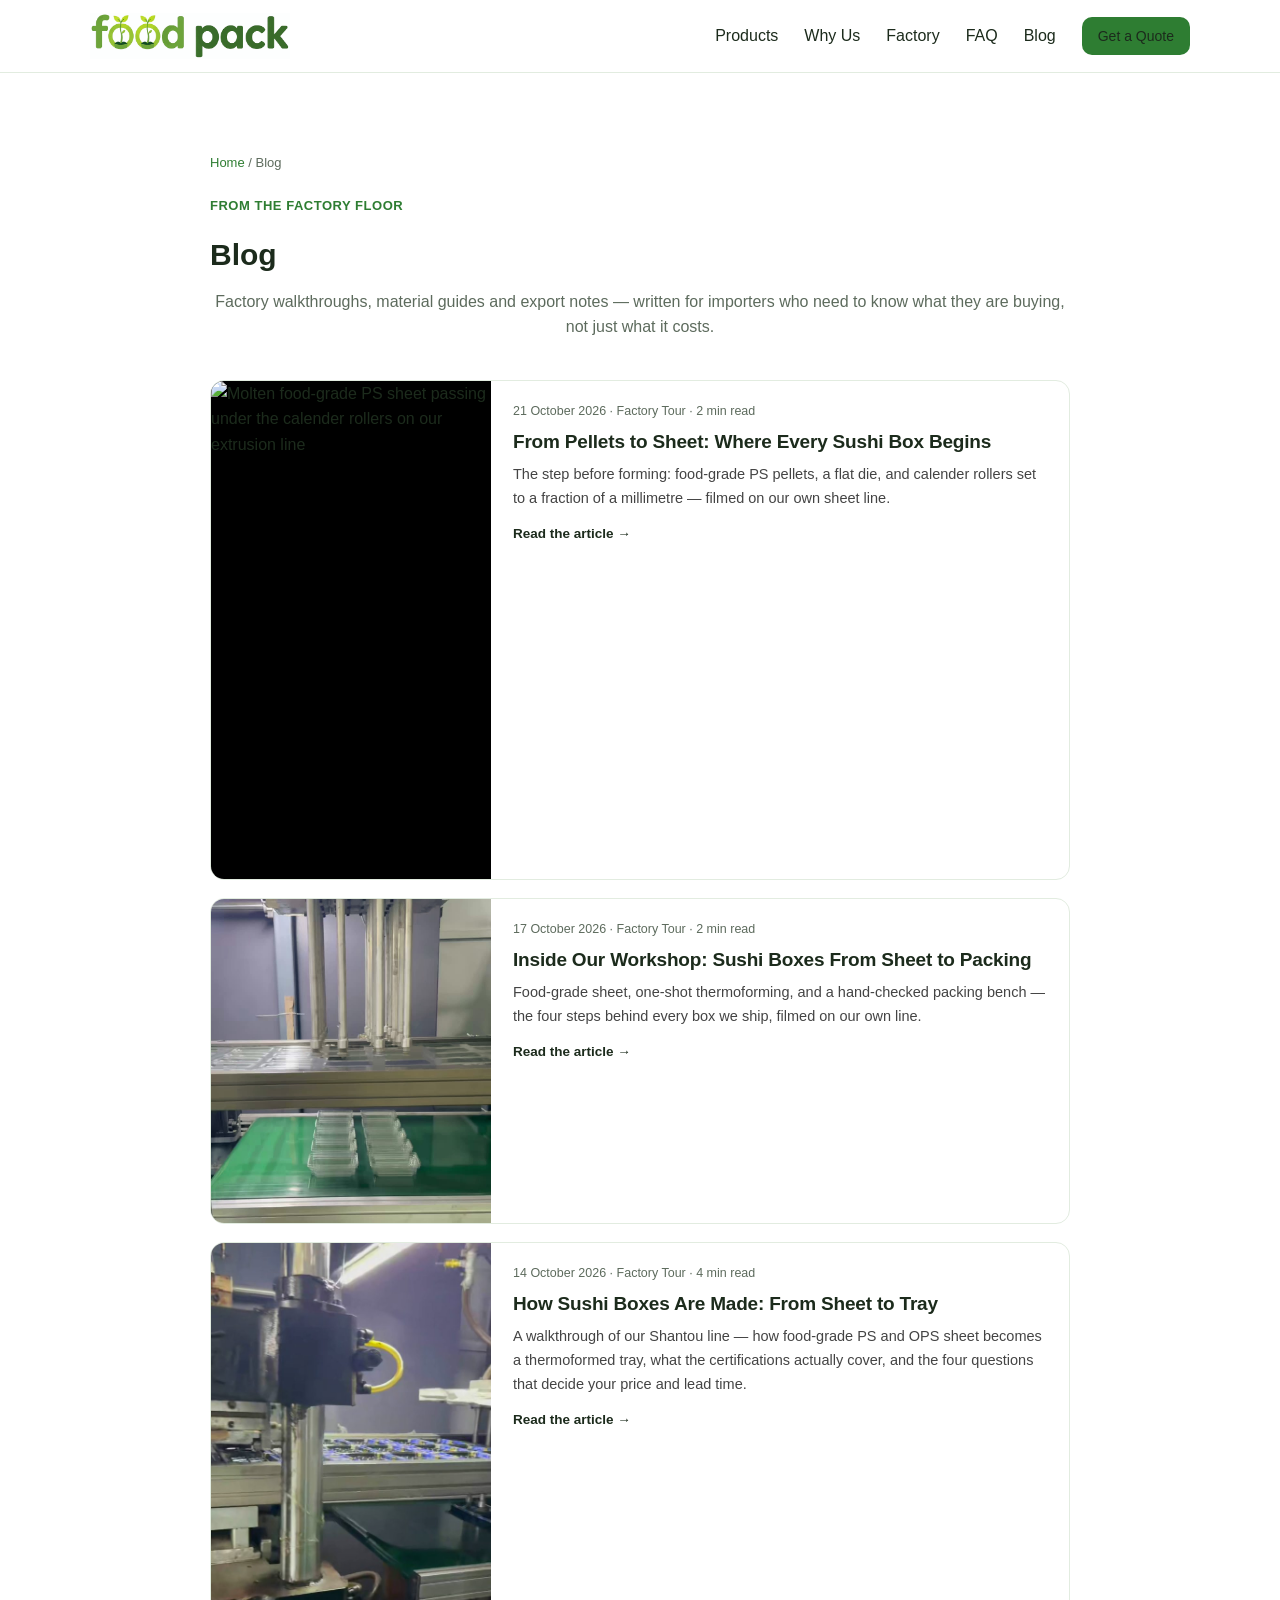
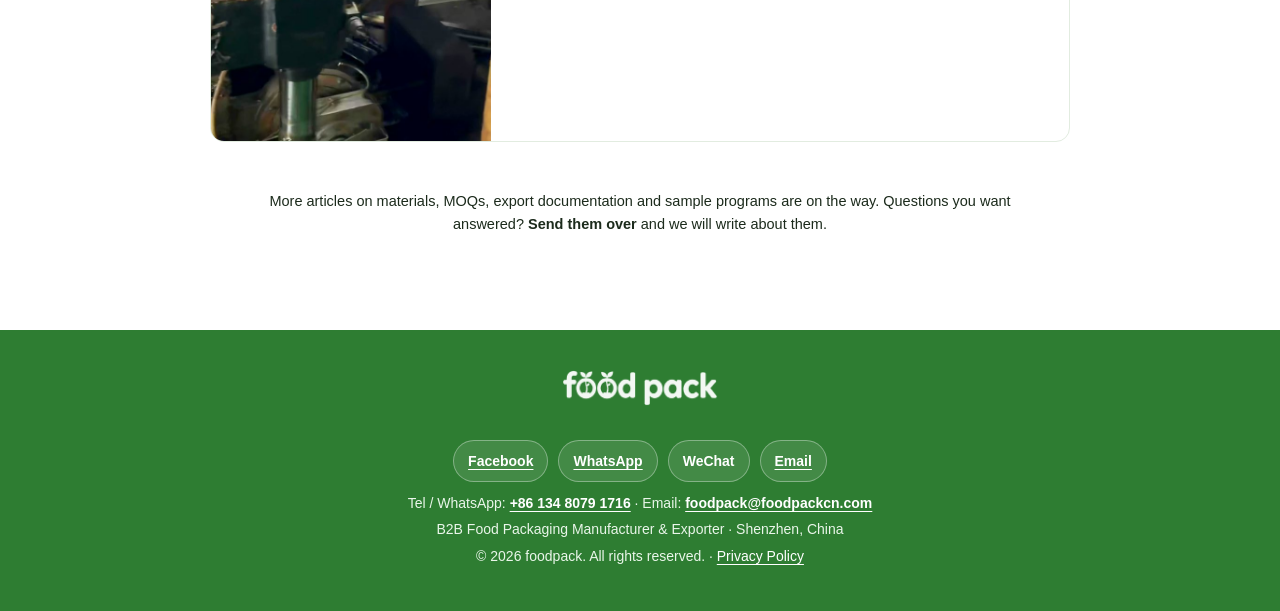
==== commit e0b9d0a5: "blog: new post - sheet extrusion line video (pellets to stacked sheet), blog index + sitemap updated" ====
--- a/blog/index.html
+++ b/blog/index.html
@@ -63,6 +63,18 @@
       <p class="eyebrow">From the factory floor</p>
       <h1 class="section-title left">Blog</h1>
       <p class="section-sub left">Factory walkthroughs, material guides and export notes — written for importers who need to know what they are buying, not just what it costs.</p>
+
+      <a class="post-card" href="sushi-sheet-line.html">
+        <div class="post-card-ph">
+          <img src="../assets/video/sushi-sheet-line-poster.jpg" alt="Molten food-grade PS sheet passing under the calender rollers on our extrusion line" loading="lazy" width="720" height="1280">
+        </div>
+        <div class="post-card-body">
+          <p class="meta">21 October 2026 · Factory Tour · 2 min read</p>
+          <h2>From Pellets to Sheet: Where Every Sushi Box Begins</h2>
+          <p>The step before forming: food-grade PS pellets, a flat die, and calender rollers set to a fraction of a millimetre — filmed on our own sheet line.</p>
+          <span class="more">Read the article &rarr;</span>
+        </div>
+      </a>
 
       <a class="post-card" href="sushi-box-lid-line.html">
         <div class="post-card-ph">
@@ -134,6 +146,12 @@
     "blogPost": [
       {
         "@type": "BlogPosting",
+        "headline": "From Pellets to Sheet: Where Every Sushi Box Begins",
+        "url": "https://foodpackcn.com/blog/sushi-sheet-line.html",
+        "datePublished": "2026-10-21"
+      },
+      {
+        "@type": "BlogPosting",
         "headline": "Inside Our Workshop: Sushi Boxes From Sheet to Packing",
         "url": "https://foodpackcn.com/blog/sushi-box-lid-line.html",
         "datePublished": "2026-10-17"
